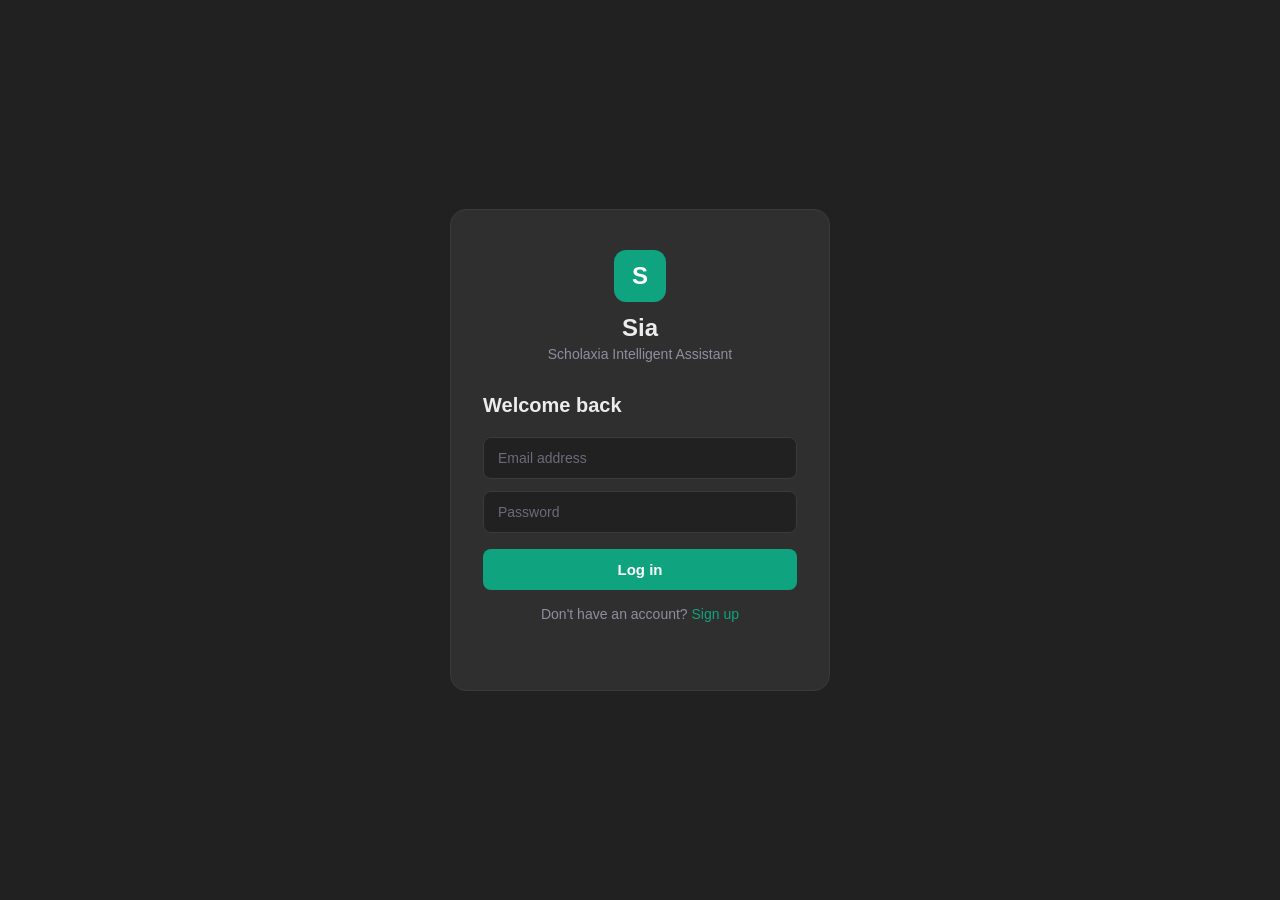
==== sia-web/index.html @ ffd46eb9 "feat: Sia web app — ChatGPT-style UI with signup/login" ====
<!DOCTYPE html>
<html lang="en">
<head>
  <meta charset="UTF-8" />
  <meta name="viewport" content="width=device-width, initial-scale=1.0" />
  <title>Sia — Scholaxia AI Tutor</title>
  <link rel="stylesheet" href="style.css" />
</head>
<body>

<!-- ── AUTH SCREEN ─────────────────────────────────────── -->
<div id="auth-screen" class="auth-screen">
  <div class="auth-box">
    <div class="auth-logo">
      <div class="logo-icon">S</div>
      <h1>Sia</h1>
      <p>Scholaxia Intelligent Assistant</p>
    </div>

    <!-- Login Form -->
    <div id="login-form">
      <h2>Welcome back</h2>
      <input type="email" id="login-email" placeholder="Email address" />
      <input type="password" id="login-password" placeholder="Password" />
      <button class="btn-primary" onclick="login()">Log in</button>
      <p class="auth-switch">Don't have an account? <a href="#" onclick="showSignup()">Sign up</a></p>
      <div id="login-error" class="error-msg"></div>
    </div>

    <!-- Signup Form -->
    <div id="signup-form" style="display:none">
      <h2>Create account</h2>
      <input type="text" id="signup-name" placeholder="Full name" />
      <input type="email" id="signup-email" placeholder="Email address" />
      <input type="password" id="signup-password" placeholder="Password (min 8 chars)" />
      <button class="btn-primary" onclick="signup()">Create account</button>
      <p class="auth-switch">Already have an account? <a href="#" onclick="showLogin()">Log in</a></p>
      <div id="signup-error" class="error-msg"></div>
    </div>
  </div>
</div>

<!-- ── MAIN APP ─────────────────────────────────────────── -->
<div id="app" style="display:none" class="app-layout">

  <!-- Sidebar -->
  <aside class="sidebar">
    <div class="sidebar-top">
      <button class="new-chat-btn" onclick="newChat()">
        <svg width="16" height="16" viewBox="0 0 24 24" fill="none" stroke="currentColor" stroke-width="2"><line x1="12" y1="5" x2="12" y2="19"/><line x1="5" y1="12" x2="19" y2="12"/></svg>
        New chat
      </button>
    </div>

    <div class="sidebar-history" id="chat-history">
      <!-- chat history items injected here -->
    </div>

    <div class="sidebar-bottom">
      <div class="mode-selector">
        <label>Mode</label>
        <select id="sia-mode" onchange="updateMode()">
          <option value="ask">Ask anything</option>
          <option value="explain">Explain concept</option>
          <option value="solve">Solve problem</option>
          <option value="evaluate">Check my answer</option>
          <option value="generate-questions">Practice questions</option>
          <option value="feedback">My performance</option>
        </select>
      </div>
      <div class="mode-selector">
        <label>Language</label>
        <select id="sia-language">
          <option value="english">English</option>
          <option value="yoruba">Yoruba</option>
          <option value="igbo">Igbo</option>
          <option value="hausa">Hausa</option>
          <option value="pidgin">Pidgin</option>
          <option value="french">French</option>
          <option value="arabic">Arabic</option>
        </select>
      </div>
      <div class="user-info" id="user-info">
        <div class="user-avatar" id="user-avatar">A</div>
        <span id="user-name-display">Student</span>
        <button class="logout-btn" onclick="logout()" title="Log out">
          <svg width="16" height="16" viewBox="0 0 24 24" fill="none" stroke="currentColor" stroke-width="2"><path d="M9 21H5a2 2 0 0 1-2-2V5a2 2 0 0 1 2-2h4"/><polyline points="16 17 21 12 16 7"/><line x1="21" y1="12" x2="9" y2="12"/></svg>
        </button>
      </div>
    </div>
  </aside>

  <!-- Chat Area -->
  <main class="chat-area">
    <!-- Empty state -->
    <div id="empty-state" class="empty-state">
      <div class="sia-welcome">
        <div class="sia-avatar-large">S</div>
        <h2>Hi, I'm Sia</h2>
        <p>Your personal AI study buddy from Scholaxia.<br/>Ask me anything about your studies.</p>
        <div class="suggestion-chips">
          <button onclick="sendSuggestion('Explain Newton\'s third law of motion', 'Physics')">⚡ Newton's third law</button>
          <button onclick="sendSuggestion('Solve: 2x + 5 = 15', 'Mathematics')">🔢 Solve an equation</button>
          <button onclick="sendSuggestion('What is photosynthesis?', 'Biology')">🌿 Photosynthesis</button>
          <button onclick="sendSuggestion('Explain the causes of World War 1', 'History')">📚 World War 1</button>
        </div>
      </div>
    </div>

    <!-- Messages -->
    <div id="messages" class="messages"></div>

    <!-- Input Area -->
    <div class="input-area">
      <div class="input-row">
        <input type="text" id="subject-input" placeholder="Subject (e.g. Physics)" class="subject-input" />
        <div class="input-box">
          <textarea id="chat-input" placeholder="Message Sia..." rows="1" onkeydown="handleKey(event)" oninput="autoResize(this)"></textarea>
          <button id="send-btn" onclick="sendMessage()" class="send-btn">
            <svg width="18" height="18" viewBox="0 0 24 24" fill="currentColor"><path d="M2 21l21-9L2 3v7l15 2-15 2v7z"/></svg>
          </button>
        </div>
      </div>
      <p class="disclaimer">Sia only helps with educational topics. Powered by Scholaxia.</p>
    </div>
  </main>
</div>

<script src="app.js"></script>
</body>
</html>
---- sia-web/style.css ----
/* ── Reset & Base ─────────────────────────────────────── */
*, *::before, *::after { box-sizing: border-box; margin: 0; padding: 0; }

:root {
  --bg-primary: #212121;
  --bg-secondary: #2f2f2f;
  --bg-sidebar: #171717;
  --bg-input: #2f2f2f;
  --bg-hover: #3a3a3a;
  --text-primary: #ececec;
  --text-secondary: #8e8ea0;
  --text-muted: #6b6b7b;
  --accent: #10a37f;
  --accent-hover: #0d8f6e;
  --border: #3a3a3a;
  --user-bubble: #2f2f2f;
  --sia-bubble: transparent;
  --radius: 12px;
  --font: -apple-system, BlinkMacSystemFont, 'Segoe UI', sans-serif;
}

html, body { height: 100%; font-family: var(--font); background: var(--bg-primary); color: var(--text-primary); }

/* ── Auth Screen ──────────────────────────────────────── */
.auth-screen {
  min-height: 100vh;
  display: flex;
  align-items: center;
  justify-content: center;
  background: var(--bg-primary);
}

.auth-box {
  width: 100%;
  max-width: 380px;
  padding: 40px 32px;
  background: var(--bg-secondary);
  border-radius: 16px;
  border: 1px solid var(--border);
}

.auth-logo {
  text-align: center;
  margin-bottom: 32px;
}

.logo-icon {
  width: 52px;
  height: 52px;
  background: var(--accent);
  border-radius: 12px;
  display: flex;
  align-items: center;
  justify-content: center;
  font-size: 24px;
  font-weight: 700;
  color: white;
  margin: 0 auto 12px;
}

.auth-logo h1 { font-size: 24px; font-weight: 700; margin-bottom: 4px; }
.auth-logo p { color: var(--text-secondary); font-size: 14px; }

.auth-box h2 { font-size: 20px; font-weight: 600; margin-bottom: 20px; }

.auth-box input {
  width: 100%;
  padding: 12px 14px;
  background: var(--bg-primary);
  border: 1px solid var(--border);
  border-radius: 8px;
  color: var(--text-primary);
  font-size: 14px;
  margin-bottom: 12px;
  outline: none;
  transition: border-color 0.2s;
}

.auth-box input:focus { border-color: var(--accent); }
.auth-box input::placeholder { color: var(--text-muted); }

.btn-primary {
  width: 100%;
  padding: 12px;
  background: var(--accent);
  color: white;
  border: none;
  border-radius: 8px;
  font-size: 15px;
  font-weight: 600;
  cursor: pointer;
  margin-top: 4px;
  transition: background 0.2s;
}

.btn-primary:hover { background: var(--accent-hover); }
.btn-primary:disabled { opacity: 0.6; cursor: not-allowed; }

.auth-switch { text-align: center; margin-top: 16px; font-size: 14px; color: var(--text-secondary); }
.auth-switch a { color: var(--accent); text-decoration: none; }
.auth-switch a:hover { text-decoration: underline; }

.error-msg { color: #ff6b6b; font-size: 13px; margin-top: 10px; text-align: center; min-height: 18px; }

/* ── App Layout ───────────────────────────────────────── */
.app-layout {
  display: flex;
  height: 100vh;
  overflow: hidden;
}

/* ── Sidebar ──────────────────────────────────────────── */
.sidebar {
  width: 260px;
  min-width: 260px;
  background: var(--bg-sidebar);
  display: flex;
  flex-direction: column;
  border-right: 1px solid var(--border);
}

.sidebar-top { padding: 12px; }

.new-chat-btn {
  width: 100%;
  display: flex;
  align-items: center;
  gap: 8px;
  padding: 10px 14px;
  background: transparent;
  border: 1px solid var(--border);
  border-radius: 8px;
  color: var(--text-primary);
  font-size: 14px;
  cursor: pointer;
  transition: background 0.15s;
}

.new-chat-btn:hover { background: var(--bg-hover); }

.sidebar-history {
  flex: 1;
  overflow-y: auto;
  padding: 8px;
}

.history-item {
  padding: 10px 12px;
  border-radius: 8px;
  font-size: 13px;
  color: var(--text-secondary);
  cursor: pointer;
  white-space: nowrap;
  overflow: hidden;
  text-overflow: ellipsis;
  transition: background 0.15s;
}

.history-item:hover { background: var(--bg-hover); color: var(--text-primary); }
.history-item.active { background: var(--bg-hover); color: var(--text-primary); }

.sidebar-bottom {
  padding: 12px;
  border-top: 1px solid var(--border);
  display: flex;
  flex-direction: column;
  gap: 10px;
}

.mode-selector label {
  display: block;
  font-size: 11px;
  color: var(--text-muted);
  text-transform: uppercase;
  letter-spacing: 0.5px;
  margin-bottom: 4px;
}

.mode-selector select {
  width: 100%;
  padding: 8px 10px;
  background: var(--bg-secondary);
  border: 1px solid var(--border);
  border-radius: 8px;
  color: var(--text-primary);
  font-size: 13px;
  cursor: pointer;
  outline: none;
}

.user-info {
  display: flex;
  align-items: center;
  gap: 10px;
  padding: 8px 4px;
}

.user-avatar {
  width: 32px;
  height: 32px;
  background: var(--accent);
  border-radius: 50%;
  display: flex;
  align-items: center;
  justify-content: center;
  font-size: 14px;
  font-weight: 700;
  color: white;
  flex-shrink: 0;
}

#user-name-display { font-size: 13px; flex: 1; overflow: hidden; text-overflow: ellipsis; white-space: nowrap; }

.logout-btn {
  background: transparent;
  border: none;
  color: var(--text-muted);
  cursor: pointer;
  padding: 4px;
  border-radius: 6px;
  display: flex;
  align-items: center;
  transition: color 0.15s;
}

.logout-btn:hover { color: var(--text-primary); }

/* ── Chat Area ────────────────────────────────────────── */
.chat-area {
  flex: 1;
  display: flex;
  flex-direction: column;
  overflow: hidden;
  background: var(--bg-primary);
}

/* ── Empty State ──────────────────────────────────────── */
.empty-state {
  flex: 1;
  display: flex;
  align-items: center;
  justify-content: center;
  padding: 40px 20px;
}

.sia-welcome { text-align: center; max-width: 520px; }

.sia-avatar-large {
  width: 64px;
  height: 64px;
  background: var(--accent);
  border-radius: 16px;
  display: flex;
  align-items: center;
  justify-content: center;
  font-size: 28px;
  font-weight: 700;
  color: white;
  margin: 0 auto 20px;
}

.sia-welcome h2 { font-size: 28px; font-weight: 700; margin-bottom: 10px; }
.sia-welcome p { color: var(--text-secondary); font-size: 16px; line-height: 1.6; margin-bottom: 28px; }

.suggestion-chips {
  display: flex;
  flex-wrap: wrap;
  gap: 10px;
  justify-content: center;
}

.suggestion-chips button {
  padding: 10px 16px;
  background: var(--bg-secondary);
  border: 1px solid var(--border);
  border-radius: 20px;
  color: var(--text-primary);
  font-size: 13px;
  cursor: pointer;
  transition: background 0.15s, border-color 0.15s;
}

.suggestion-chips button:hover { background: var(--bg-hover); border-color: var(--accent); }

/* ── Messages ─────────────────────────────────────────── */
.messages {
  flex: 1;
  overflow-y: auto;
  padding: 20px 0;
  display: none;
}

.messages.has-messages { display: block; }

.message {
  max-width: 720px;
  margin: 0 auto;
  padding: 16px 24px;
  display: flex;
  gap: 16px;
  align-items: flex-start;
}

.message.user { flex-direction: row-reverse; }

.msg-avatar {
  width: 32px;
  height: 32px;
  border-radius: 50%;
  display: flex;
  align-items: center;
  justify-content: center;
  font-size: 13px;
  font-weight: 700;
  flex-shrink: 0;
}

.message.sia .msg-avatar { background: var(--accent); color: white; }
.message.user .msg-avatar { background: #5a5a7a; color: white; }

.msg-content {
  flex: 1;
  font-size: 15px;
  line-height: 1.7;
  color: var(--text-primary);
}

.message.user .msg-content {
  background: var(--user-bubble);
  padding: 12px 16px;
  border-radius: 12px 12px 4px 12px;
  max-width: 80%;
}

.msg-content p { margin-bottom: 10px; }
.msg-content p:last-child { margin-bottom: 0; }

/* Typing indicator */
.typing-indicator {
  display: flex;
  gap: 5px;
  align-items: center;
  padding: 8px 0;
}

.typing-indicator span {
  width: 8px;
  height: 8px;
  background: var(--text-muted);
  border-radius: 50%;
  animation: bounce 1.2s infinite;
}

.typing-indicator span:nth-child(2) { animation-delay: 0.2s; }
.typing-indicator span:nth-child(3) { animation-delay: 0.4s; }

@keyframes bounce {
  0%, 60%, 100% { transform: translateY(0); }
  30% { transform: translateY(-6px); }
}

/* ── Input Area ───────────────────────────────────────── */
.input-area {
  padding: 16px 24px 20px;
  max-width: 768px;
  width: 100%;
  margin: 0 auto;
}

.input-row {
  display: flex;
  flex-direction: column;
  gap: 8px;
}

.subject-input {
  padding: 8px 14px;
  background: var(--bg-input);
  border: 1px solid var(--border);
  border-radius: 8px;
  color: var(--text-primary);
  font-size: 13px;
  outline: none;
  width: 200px;
  transition: border-color 0.2s;
}

.subject-input:focus { border-color: var(--accent); }
.subject-input::placeholder { color: var(--text-muted); }

.input-box {
  display: flex;
  align-items: flex-end;
  background: var(--bg-input);
  border: 1px solid var(--border);
  border-radius: 12px;
  padding: 10px 12px;
  gap: 8px;
  transition: border-color 0.2s;
}

.input-box:focus-within { border-color: var(--accent); }

.input-box textarea {
  flex: 1;
  background: transparent;
  border: none;
  color: var(--text-primary);
  font-size: 15px;
  font-family: var(--font);
  resize: none;
  outline: none;
  max-height: 200px;
  line-height: 1.5;
}

.input-box textarea::placeholder { color: var(--text-muted); }

.send-btn {
  width: 36px;
  height: 36px;
  background: var(--accent);
  border: none;
  border-radius: 8px;
  color: white;
  cursor: pointer;
  display: flex;
  align-items: center;
  justify-content: center;
  flex-shrink: 0;
  transition: background 0.15s, opacity 0.15s;
}

.send-btn:hover { background: var(--accent-hover); }
.send-btn:disabled { opacity: 0.4; cursor: not-allowed; }

.disclaimer {
  text-align: center;
  font-size: 12px;
  color: var(--text-muted);
  margin-top: 10px;
}

/* ── Scrollbar ────────────────────────────────────────── */
::-webkit-scrollbar { width: 6px; }
::-webkit-scrollbar-track { background: transparent; }
::-webkit-scrollbar-thumb { background: var(--border); border-radius: 3px; }

/* ── Responsive ───────────────────────────────────────── */
@media (max-width: 640px) {
  .sidebar { display: none; }
  .message { padding: 12px 16px; }
  .input-area { padding: 12px 16px 16px; }
}
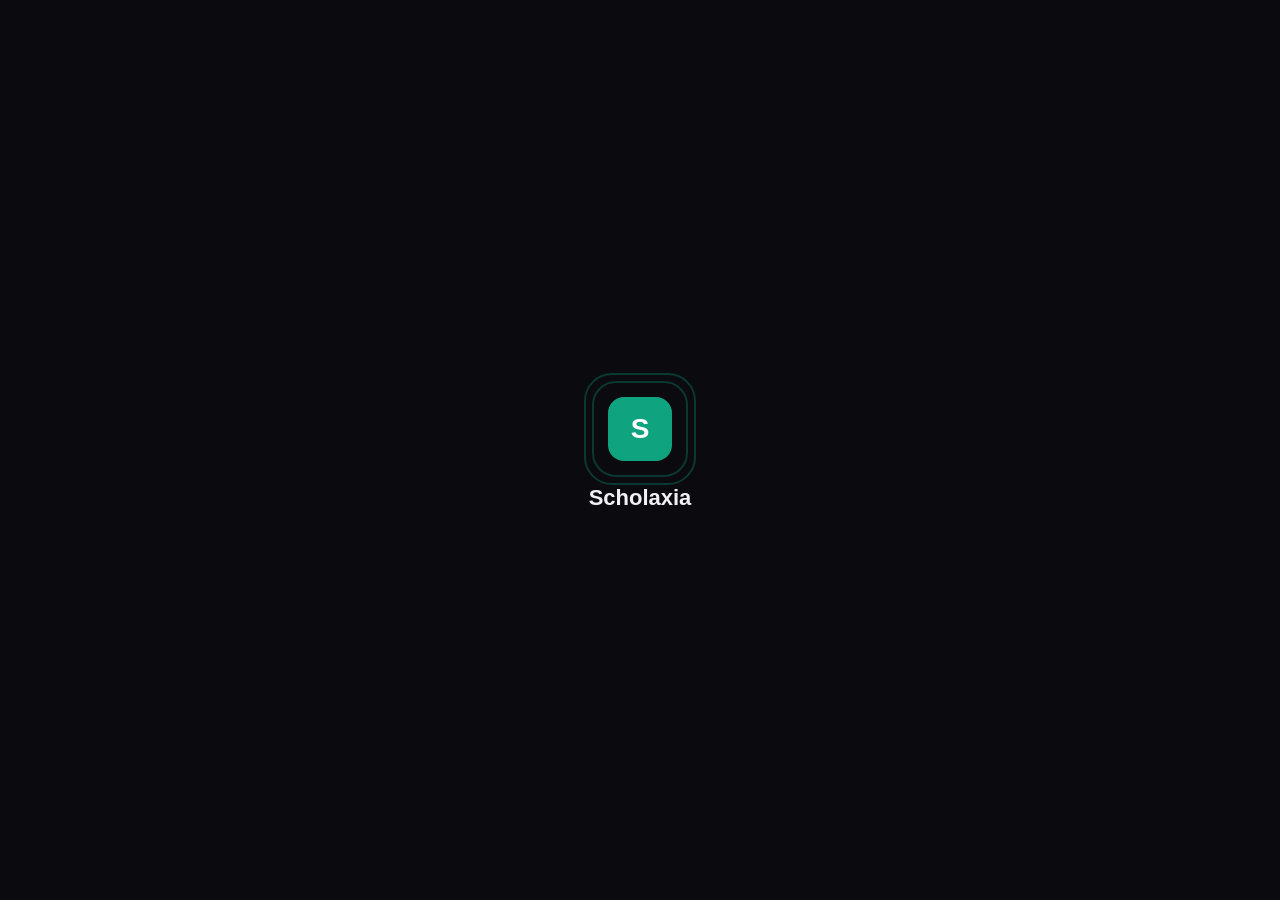
==== commit f6092177: "feat: Sia lists all 132 languages, canvas diagrams on board, equations rendered, complete website" ====
--- a/sia-web/index.html
+++ b/sia-web/index.html
@@ -3,129 +3,241 @@
 <head>
   <meta charset="UTF-8" />
   <meta name="viewport" content="width=device-width, initial-scale=1.0" />
-  <title>Sia — Scholaxia AI Tutor</title>
-  <link rel="stylesheet" href="style.css" />
+  <title>Scholaxia — AI-Powered Education</title>
+  <link rel="stylesheet" href="landing.css" />
 </head>
 <body>
 
-<!-- ── AUTH SCREEN ─────────────────────────────────────── -->
-<div id="auth-screen" class="auth-screen">
-  <div class="auth-box">
-    <div class="auth-logo">
-      <div class="logo-icon">S</div>
-      <h1>Sia</h1>
-      <p>Scholaxia Intelligent Assistant</p>
-    </div>
-
-    <!-- Login Form -->
-    <div id="login-form">
-      <h2>Welcome back</h2>
-      <input type="email" id="login-email" placeholder="Email address" />
-      <input type="password" id="login-password" placeholder="Password" />
-      <button class="btn-primary" onclick="login()">Log in</button>
-      <p class="auth-switch">Don't have an account? <a href="#" onclick="showSignup()">Sign up</a></p>
-      <div id="login-error" class="error-msg"></div>
-    </div>
-
-    <!-- Signup Form -->
-    <div id="signup-form" style="display:none">
-      <h2>Create account</h2>
-      <input type="text" id="signup-name" placeholder="Full name" />
-      <input type="email" id="signup-email" placeholder="Email address" />
-      <input type="password" id="signup-password" placeholder="Password (min 8 chars)" />
-      <button class="btn-primary" onclick="signup()">Create account</button>
-      <p class="auth-switch">Already have an account? <a href="#" onclick="showLogin()">Log in</a></p>
-      <div id="signup-error" class="error-msg"></div>
-    </div>
+<!-- ── SPLASH SCREEN ──────────────────────────────────── -->
+<div id="splash">
+  <div class="splash-logo">
+    <div class="splash-icon">S</div>
+    <div class="splash-ring"></div>
+    <div class="splash-ring ring2"></div>
   </div>
+  <p class="splash-name">Scholaxia</p>
 </div>
 
-<!-- ── MAIN APP ─────────────────────────────────────────── -->
-<div id="app" style="display:none" class="app-layout">
-
-  <!-- Sidebar -->
-  <aside class="sidebar">
-    <div class="sidebar-top">
-      <button class="new-chat-btn" onclick="newChat()">
-        <svg width="16" height="16" viewBox="0 0 24 24" fill="none" stroke="currentColor" stroke-width="2"><line x1="12" y1="5" x2="12" y2="19"/><line x1="5" y1="12" x2="19" y2="12"/></svg>
-        New chat
-      </button>
-    </div>
-
-    <div class="sidebar-history" id="chat-history">
-      <!-- chat history items injected here -->
-    </div>
-
-    <div class="sidebar-bottom">
-      <div class="mode-selector">
-        <label>Mode</label>
-        <select id="sia-mode" onchange="updateMode()">
-          <option value="ask">Ask anything</option>
-          <option value="explain">Explain concept</option>
-          <option value="solve">Solve problem</option>
-          <option value="evaluate">Check my answer</option>
-          <option value="generate-questions">Practice questions</option>
-          <option value="feedback">My performance</option>
-        </select>
-      </div>
-      <div class="mode-selector">
-        <label>Language</label>
-        <select id="sia-language">
-          <option value="english">English</option>
-          <option value="yoruba">Yoruba</option>
-          <option value="igbo">Igbo</option>
-          <option value="hausa">Hausa</option>
-          <option value="pidgin">Pidgin</option>
-          <option value="french">French</option>
-          <option value="arabic">Arabic</option>
-        </select>
-      </div>
-      <div class="user-info" id="user-info">
-        <div class="user-avatar" id="user-avatar">A</div>
-        <span id="user-name-display">Student</span>
-        <button class="logout-btn" onclick="logout()" title="Log out">
-          <svg width="16" height="16" viewBox="0 0 24 24" fill="none" stroke="currentColor" stroke-width="2"><path d="M9 21H5a2 2 0 0 1-2-2V5a2 2 0 0 1 2-2h4"/><polyline points="16 17 21 12 16 7"/><line x1="21" y1="12" x2="9" y2="12"/></svg>
-        </button>
-      </div>
-    </div>
-  </aside>
-
-  <!-- Chat Area -->
-  <main class="chat-area">
-    <!-- Empty state -->
-    <div id="empty-state" class="empty-state">
-      <div class="sia-welcome">
-        <div class="sia-avatar-large">S</div>
-        <h2>Hi, I'm Sia</h2>
-        <p>Your personal AI study buddy from Scholaxia.<br/>Ask me anything about your studies.</p>
-        <div class="suggestion-chips">
-          <button onclick="sendSuggestion('Explain Newton\'s third law of motion', 'Physics')">⚡ Newton's third law</button>
-          <button onclick="sendSuggestion('Solve: 2x + 5 = 15', 'Mathematics')">🔢 Solve an equation</button>
-          <button onclick="sendSuggestion('What is photosynthesis?', 'Biology')">🌿 Photosynthesis</button>
-          <button onclick="sendSuggestion('Explain the causes of World War 1', 'History')">📚 World War 1</button>
-        </div>
-      </div>
-    </div>
-
-    <!-- Messages -->
-    <div id="messages" class="messages"></div>
-
-    <!-- Input Area -->
-    <div class="input-area">
-      <div class="input-row">
-        <input type="text" id="subject-input" placeholder="Subject (e.g. Physics)" class="subject-input" />
-        <div class="input-box">
-          <textarea id="chat-input" placeholder="Message Sia..." rows="1" onkeydown="handleKey(event)" oninput="autoResize(this)"></textarea>
-          <button id="send-btn" onclick="sendMessage()" class="send-btn">
-            <svg width="18" height="18" viewBox="0 0 24 24" fill="currentColor"><path d="M2 21l21-9L2 3v7l15 2-15 2v7z"/></svg>
-          </button>
-        </div>
-      </div>
-      <p class="disclaimer">Sia only helps with educational topics. Powered by Scholaxia.</p>
-    </div>
-  </main>
+<!-- ── LANDING PAGE ───────────────────────────────────── -->
+<div id="landing" style="display:none">
+
+  <!-- Nav -->
+  <nav class="nav">
+    <div class="nav-logo">
+      <div class="logo-mark">S</div>
+      <span>Scholaxia</span>
+    </div>
+    <div class="nav-links">
+      <a href="#features">Features</a>
+      <a href="#developers">Developers</a>
+      <a href="#pricing">Pricing</a>
+    </div>
+    <div class="nav-actions">
+      <a href="auth.html" class="btn-ghost">Log in</a>
+      <a href="auth.html?mode=signup" class="btn-primary-sm">Get started free</a>
+    </div>
+  </nav>
+
+  <!-- Hero -->
+  <section class="hero">
+    <div class="hero-badge">🎓 AI-Powered Education for Africa</div>
+    <h1 class="hero-title">
+      Meet <span class="gradient-text">Sia</span><br/>
+      Your Personal AI Teacher
+    </h1>
+    <p class="hero-sub">
+      Sia explains any concept, solves problems step-by-step, teaches in your language,
+      and writes on a virtual board — just like a real classroom.
+      Built for WAEC, JAMB, NECO and beyond.
+    </p>
+    <div class="hero-actions">
+      <a href="auth.html?mode=signup" class="btn-primary-lg">Start learning free</a>
+      <a href="chat.html" class="btn-outline-lg">Try Sia now →</a>
+    </div>
+    <div class="hero-stats">
+      <div class="stat"><span>132+</span><p>Languages</p></div>
+      <div class="stat"><span>WAEC</span><p>JAMB · NECO</p></div>
+      <div class="stat"><span>Voice</span><p>Classroom</p></div>
+      <div class="stat"><span>Free</span><p>To start</p></div>
+    </div>
+  </section>
+
+  <!-- Features -->
+  <section class="features" id="features">
+    <h2>Everything you need to excel</h2>
+    <div class="features-grid">
+      <div class="feature-card">
+        <div class="feature-icon">🧠</div>
+        <h3>Sia AI Tutor</h3>
+        <p>Ask anything. Sia explains deeply, solves step-by-step, and checks your understanding with follow-up questions.</p>
+      </div>
+      <div class="feature-card">
+        <div class="feature-icon">🎙️</div>
+        <h3>Voice Classroom</h3>
+        <p>Speak to Sia. She responds with a deep teacher voice and writes key points on a virtual blackboard in real time.</p>
+      </div>
+      <div class="feature-card">
+        <div class="feature-icon">📸</div>
+        <h3>Image Analysis</h3>
+        <p>Take a photo of any question, diagram, or problem. Sia reads it and explains or solves it instantly.</p>
+      </div>
+      <div class="feature-card">
+        <div class="feature-icon">🌍</div>
+        <h3>132+ Languages</h3>
+        <p>Sia teaches in English, Pidgin, Yoruba, Igbo, Hausa, French, Arabic and 126 more languages automatically.</p>
+      </div>
+      <div class="feature-card">
+        <div class="feature-icon">📝</div>
+        <h3>CBT Practice</h3>
+        <p>Full exam simulation with timer, auto-submit, and instant results showing your weak topics.</p>
+      </div>
+      <div class="feature-card">
+        <div class="feature-icon">👨‍💻</div>
+        <h3>Developer API</h3>
+        <p>Integrate Sia into your own app. Full REST API with API key management and usage analytics.</p>
+      </div>
+    </div>
+  </section>
+
+  <!-- Developer Section -->
+  <section class="dev-section" id="developers">
+    <div class="dev-content">
+      <div class="dev-text">
+        <div class="dev-badge">For Developers</div>
+        <h2>Build with Sia API</h2>
+        <p>Integrate Scholaxia's AI tutoring engine into your own application. Simple REST API, generous free tier, full documentation.</p>
+        <ul class="dev-features">
+          <li>✓ 100 free requests/day on free tier</li>
+          <li>✓ 132+ language support</li>
+          <li>✓ Education-safe content filtering</li>
+          <li>✓ API key management dashboard</li>
+        </ul>
+        <a href="auth.html?mode=developer" class="btn-primary-sm">Get API key free</a>
+      </div>
+      <div class="dev-code">
+        <div class="code-header">
+          <span class="dot red"></span><span class="dot yellow"></span><span class="dot green"></span>
+          <span class="code-title">POST /api/v1/ai/ask</span>
+        </div>
+        <pre class="code-block">{
+  "question": "What is Newton's 3rd law?",
+  "subject": "Physics",
+  "education_level": "SS2",
+  "language": "english"
+}</pre>
+        <div class="code-response">
+          <span class="response-label">Response</span>
+          <pre class="code-block response">{
+  "answer": "Newton's 3rd law states that
+  for every action, there is an equal and
+  opposite reaction...",
+  "tokens_used": 142,
+  "model": "sia-edu-v1"
+}</pre>
+        </div>
+      </div>
+    </div>
+  </section>
+
+  <!-- Pricing -->
+  <section class="pricing" id="pricing">
+    <h2>Simple, transparent pricing</h2>
+    <p class="pricing-sub">Start free. Upgrade when you're ready.</p>
+    <div class="pricing-grid">
+      <div class="price-card">
+        <h3>Free</h3>
+        <div class="price">₦0<span>/month</span></div>
+        <ul>
+          <li>✓ Sia AI chat</li>
+          <li>✓ Voice classroom</li>
+          <li>✓ 132+ languages</li>
+          <li>✓ Basic CBT practice</li>
+          <li>✓ 100 API calls/day</li>
+        </ul>
+        <a href="auth.html?mode=signup" class="btn-outline-full">Get started</a>
+      </div>
+      <div class="price-card featured">
+        <div class="popular-badge">Most Popular</div>
+        <h3>Premium</h3>
+        <div class="price">₦2,000<span>/month</span></div>
+        <ul>
+          <li>✓ Everything in Free</li>
+          <li>✓ Community access</li>
+          <li>✓ Live classes</li>
+          <li>✓ Premium CBT</li>
+          <li>✓ Priority AI responses</li>
+        </ul>
+        <a href="auth.html?mode=signup" class="btn-primary-full">Start free trial</a>
+      </div>
+      <div class="price-card">
+        <h3>Pro</h3>
+        <div class="price">₦5,000<span>/month</span></div>
+        <ul>
+          <li>✓ Everything in Premium</li>
+          <li>✓ 10,000 API calls/day</li>
+          <li>✓ Advanced analytics</li>
+          <li>✓ Priority support</li>
+          <li>✓ Custom integrations</li>
+        </ul>
+        <a href="auth.html?mode=signup" class="btn-outline-full">Get started</a>
+      </div>
+    </div>
+  </section>
+
+  <!-- Footer -->
+  <footer class="footer">
+    <div class="footer-content">
+      <div class="footer-brand">
+        <div class="logo-mark">S</div>
+        <span>Scholaxia</span>
+        <p>The future of intelligent education in Africa.</p>
+      </div>
+      <div class="footer-links">
+        <div>
+          <h4>Product</h4>
+          <a href="chat.html">Sia Chat</a>
+          <a href="classroom.html">Voice Classroom</a>
+          <a href="dashboard.html">Developer API</a>
+        </div>
+        <div>
+          <h4>Company</h4>
+          <a href="#">About</a>
+          <a href="#">Blog</a>
+          <a href="#">Careers</a>
+        </div>
+        <div>
+          <h4>Legal</h4>
+          <a href="#">Privacy Policy</a>
+          <a href="#">Terms of Service</a>
+        </div>
+      </div>
+    </div>
+    <div class="footer-bottom">
+      <p>© 2026 Scholaxia. All rights reserved.</p>
+    </div>
+  </footer>
+
 </div>
 
-<script src="app.js"></script>
+<script>
+// Splash screen — show for 2 seconds then reveal landing
+window.onload = () => {
+  // If already logged in, go straight to chat
+  const token = localStorage.getItem("sia_token");
+  if (token) {
+    setTimeout(() => { window.location.href = "chat.html"; }, 1500);
+    return;
+  }
+  setTimeout(() => {
+    document.getElementById("splash").style.opacity = "0";
+    document.getElementById("splash").style.transition = "opacity 0.5s";
+    setTimeout(() => {
+      document.getElementById("splash").style.display = "none";
+      document.getElementById("landing").style.display = "block";
+      document.getElementById("landing").style.animation = "fadeIn 0.5s ease";
+    }, 500);
+  }, 2000);
+};
+</script>
 </body>
 </html>
--- a/sia-web/landing.css
+++ b/sia-web/landing.css
@@ -0,0 +1,153 @@
+*, *::before, *::after { box-sizing: border-box; margin: 0; padding: 0; }
+:root {
+  --bg: #0a0a0f;
+  --bg2: #111118;
+  --accent: #10a37f;
+  --accent2: #7c3aed;
+  --text: #f0f0f5;
+  --text2: #9090a8;
+  --border: #1e1e2e;
+  --card: #111118;
+  --font: -apple-system, BlinkMacSystemFont, 'Segoe UI', sans-serif;
+}
+html { scroll-behavior: smooth; }
+body { font-family: var(--font); background: var(--bg); color: var(--text); overflow-x: hidden; }
+@keyframes fadeIn { from { opacity: 0; transform: translateY(10px); } to { opacity: 1; transform: translateY(0); } }
+
+/* ── Splash ───────────────────────────────────────────── */
+#splash {
+  position: fixed; inset: 0; background: var(--bg);
+  display: flex; flex-direction: column; align-items: center; justify-content: center; gap: 16px;
+  z-index: 1000;
+}
+.splash-logo { position: relative; width: 80px; height: 80px; display: flex; align-items: center; justify-content: center; }
+.splash-icon {
+  width: 64px; height: 64px; background: var(--accent); border-radius: 16px;
+  display: flex; align-items: center; justify-content: center;
+  font-size: 28px; font-weight: 800; color: white; z-index: 1;
+  animation: splashPop 0.6s ease 0.3s both;
+}
+@keyframes splashPop { from { transform: scale(0.5); opacity: 0; } to { transform: scale(1); opacity: 1; } }
+.splash-ring {
+  position: absolute; inset: -8px; border-radius: 24px;
+  border: 2px solid rgba(16,163,127,0.3);
+  animation: ringExpand 1.5s ease infinite;
+}
+.ring2 { inset: -16px; border-radius: 28px; animation-delay: 0.4s; }
+@keyframes ringExpand { 0% { opacity: 1; transform: scale(0.9); } 100% { opacity: 0; transform: scale(1.3); } }
+.splash-name { font-size: 22px; font-weight: 700; color: var(--text); animation: fadeIn 0.5s ease 0.8s both; }
+
+/* ── Nav ──────────────────────────────────────────────── */
+.nav {
+  position: fixed; top: 0; left: 0; right: 0; z-index: 100;
+  display: flex; align-items: center; justify-content: space-between;
+  padding: 16px 40px;
+  background: rgba(10,10,15,0.85); backdrop-filter: blur(12px);
+  border-bottom: 1px solid var(--border);
+}
+.nav-logo { display: flex; align-items: center; gap: 10px; font-size: 18px; font-weight: 700; text-decoration: none; color: var(--text); }
+.logo-mark { width: 32px; height: 32px; background: var(--accent); border-radius: 8px; display: flex; align-items: center; justify-content: center; font-weight: 800; font-size: 14px; color: white; }
+.nav-links { display: flex; gap: 32px; }
+.nav-links a { color: var(--text2); text-decoration: none; font-size: 14px; transition: color 0.15s; }
+.nav-links a:hover { color: var(--text); }
+.nav-actions { display: flex; gap: 12px; align-items: center; }
+.btn-ghost { color: var(--text2); text-decoration: none; font-size: 14px; padding: 8px 16px; border-radius: 8px; transition: all 0.15s; }
+.btn-ghost:hover { color: var(--text); background: var(--border); }
+.btn-primary-sm { background: var(--accent); color: white; text-decoration: none; font-size: 14px; font-weight: 600; padding: 8px 18px; border-radius: 8px; transition: background 0.15s; }
+.btn-primary-sm:hover { background: #0d8f6e; }
+
+/* ── Hero ─────────────────────────────────────────────── */
+.hero {
+  min-height: 100vh; display: flex; flex-direction: column;
+  align-items: center; justify-content: center; text-align: center;
+  padding: 120px 24px 80px;
+  background: radial-gradient(ellipse 80% 50% at 50% 0%, rgba(16,163,127,0.12), transparent);
+}
+.hero-badge {
+  display: inline-flex; align-items: center; gap: 8px;
+  padding: 6px 16px; border-radius: 20px;
+  background: rgba(16,163,127,0.1); border: 1px solid rgba(16,163,127,0.2);
+  font-size: 13px; color: var(--accent); margin-bottom: 24px;
+  animation: fadeIn 0.6s ease;
+}
+.hero-title { font-size: clamp(40px, 7vw, 72px); font-weight: 800; line-height: 1.1; margin-bottom: 20px; animation: fadeIn 0.6s ease 0.1s both; }
+.gradient-text { background: linear-gradient(135deg, var(--accent), var(--accent2)); -webkit-background-clip: text; -webkit-text-fill-color: transparent; background-clip: text; }
+.hero-sub { font-size: 18px; color: var(--text2); max-width: 560px; line-height: 1.7; margin-bottom: 36px; animation: fadeIn 0.6s ease 0.2s both; }
+.hero-actions { display: flex; gap: 16px; flex-wrap: wrap; justify-content: center; margin-bottom: 60px; animation: fadeIn 0.6s ease 0.3s both; }
+.btn-primary-lg { background: var(--accent); color: white; text-decoration: none; font-size: 16px; font-weight: 600; padding: 14px 28px; border-radius: 10px; transition: all 0.15s; }
+.btn-primary-lg:hover { background: #0d8f6e; transform: translateY(-1px); }
+.btn-outline-lg { color: var(--text); text-decoration: none; font-size: 16px; font-weight: 500; padding: 14px 28px; border-radius: 10px; border: 1px solid var(--border); transition: all 0.15s; }
+.btn-outline-lg:hover { border-color: var(--accent); color: var(--accent); }
+.hero-stats { display: flex; gap: 48px; flex-wrap: wrap; justify-content: center; animation: fadeIn 0.6s ease 0.4s both; }
+.stat { text-align: center; }
+.stat span { display: block; font-size: 28px; font-weight: 800; color: var(--accent); }
+.stat p { font-size: 13px; color: var(--text2); margin-top: 4px; }
+
+/* ── Features ─────────────────────────────────────────── */
+.features { padding: 100px 40px; max-width: 1100px; margin: 0 auto; }
+.features h2 { font-size: 36px; font-weight: 700; text-align: center; margin-bottom: 60px; }
+.features-grid { display: grid; grid-template-columns: repeat(auto-fit, minmax(300px, 1fr)); gap: 24px; }
+.feature-card { background: var(--card); border: 1px solid var(--border); border-radius: 16px; padding: 28px; transition: border-color 0.2s, transform 0.2s; }
+.feature-card:hover { border-color: rgba(16,163,127,0.3); transform: translateY(-2px); }
+.feature-icon { font-size: 32px; margin-bottom: 16px; }
+.feature-card h3 { font-size: 18px; font-weight: 600; margin-bottom: 10px; }
+.feature-card p { font-size: 14px; color: var(--text2); line-height: 1.6; }
+
+/* ── Developer Section ────────────────────────────────── */
+.dev-section { padding: 100px 40px; background: var(--bg2); }
+.dev-content { max-width: 1100px; margin: 0 auto; display: grid; grid-template-columns: 1fr 1fr; gap: 60px; align-items: center; }
+.dev-badge { display: inline-block; padding: 4px 12px; background: rgba(124,58,237,0.15); border: 1px solid rgba(124,58,237,0.3); border-radius: 20px; font-size: 12px; color: #a78bfa; margin-bottom: 16px; }
+.dev-text h2 { font-size: 36px; font-weight: 700; margin-bottom: 16px; }
+.dev-text p { color: var(--text2); line-height: 1.7; margin-bottom: 24px; }
+.dev-features { list-style: none; display: flex; flex-direction: column; gap: 10px; margin-bottom: 28px; }
+.dev-features li { font-size: 14px; color: var(--text2); }
+.dev-code { background: #0d0d14; border: 1px solid var(--border); border-radius: 12px; overflow: hidden; }
+.code-header { display: flex; align-items: center; gap: 8px; padding: 12px 16px; background: #111118; border-bottom: 1px solid var(--border); }
+.dot { width: 10px; height: 10px; border-radius: 50%; }
+.dot.red { background: #ff5f57; }
+.dot.yellow { background: #febc2e; }
+.dot.green { background: #28c840; }
+.code-title { font-size: 12px; color: var(--text2); margin-left: 8px; }
+.code-block { padding: 16px; font-size: 13px; color: #a8e6a8; font-family: 'Courier New', monospace; line-height: 1.6; white-space: pre-wrap; }
+.response-label { display: block; padding: 8px 16px 0; font-size: 11px; color: var(--text2); text-transform: uppercase; letter-spacing: 1px; }
+.code-block.response { color: #7ec8e3; }
+
+/* ── Pricing ──────────────────────────────────────────── */
+.pricing { padding: 100px 40px; max-width: 1000px; margin: 0 auto; text-align: center; }
+.pricing h2 { font-size: 36px; font-weight: 700; margin-bottom: 12px; }
+.pricing-sub { color: var(--text2); margin-bottom: 60px; }
+.pricing-grid { display: grid; grid-template-columns: repeat(auto-fit, minmax(260px, 1fr)); gap: 24px; }
+.price-card { background: var(--card); border: 1px solid var(--border); border-radius: 16px; padding: 32px; text-align: left; position: relative; }
+.price-card.featured { border-color: var(--accent); background: rgba(16,163,127,0.05); }
+.popular-badge { position: absolute; top: -12px; left: 50%; transform: translateX(-50%); background: var(--accent); color: white; font-size: 11px; font-weight: 700; padding: 4px 14px; border-radius: 20px; white-space: nowrap; }
+.price-card h3 { font-size: 18px; font-weight: 600; margin-bottom: 12px; }
+.price { font-size: 36px; font-weight: 800; margin-bottom: 24px; }
+.price span { font-size: 16px; font-weight: 400; color: var(--text2); }
+.price-card ul { list-style: none; display: flex; flex-direction: column; gap: 10px; margin-bottom: 28px; }
+.price-card li { font-size: 14px; color: var(--text2); }
+.btn-outline-full, .btn-primary-full { display: block; text-align: center; padding: 12px; border-radius: 8px; font-size: 14px; font-weight: 600; text-decoration: none; transition: all 0.15s; }
+.btn-outline-full { border: 1px solid var(--border); color: var(--text); }
+.btn-outline-full:hover { border-color: var(--accent); color: var(--accent); }
+.btn-primary-full { background: var(--accent); color: white; }
+.btn-primary-full:hover { background: #0d8f6e; }
+
+/* ── Footer ───────────────────────────────────────────── */
+.footer { border-top: 1px solid var(--border); padding: 60px 40px 30px; }
+.footer-content { max-width: 1100px; margin: 0 auto; display: grid; grid-template-columns: 1fr 2fr; gap: 60px; margin-bottom: 40px; }
+.footer-brand { display: flex; flex-direction: column; gap: 12px; }
+.footer-brand > div { display: flex; align-items: center; gap: 10px; font-size: 18px; font-weight: 700; }
+.footer-brand p { font-size: 13px; color: var(--text2); line-height: 1.6; }
+.footer-links { display: grid; grid-template-columns: repeat(3, 1fr); gap: 32px; }
+.footer-links h4 { font-size: 13px; font-weight: 600; color: var(--text); margin-bottom: 16px; text-transform: uppercase; letter-spacing: 0.5px; }
+.footer-links a { display: block; font-size: 14px; color: var(--text2); text-decoration: none; margin-bottom: 10px; transition: color 0.15s; }
+.footer-links a:hover { color: var(--text); }
+.footer-bottom { max-width: 1100px; margin: 0 auto; padding-top: 24px; border-top: 1px solid var(--border); }
+.footer-bottom p { font-size: 13px; color: var(--text2); }
+
+@media (max-width: 768px) {
+  .nav { padding: 14px 20px; }
+  .nav-links { display: none; }
+  .dev-content { grid-template-columns: 1fr; }
+  .footer-content { grid-template-columns: 1fr; }
+  .footer-links { grid-template-columns: repeat(2, 1fr); }
+}
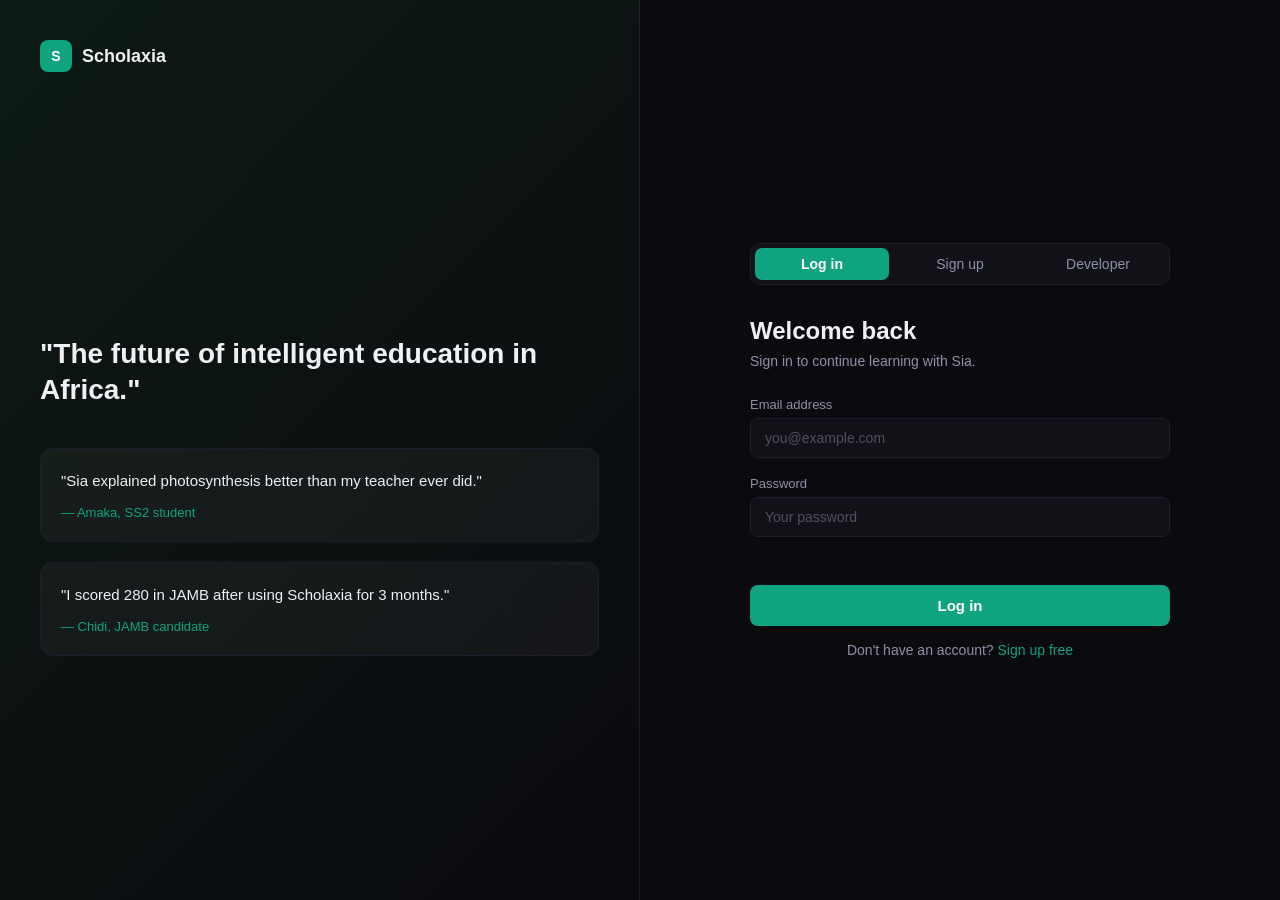
==== commit 36670fad: "Fix index.html - redirect to auth.html" ====
--- a/sia-web/index.html
+++ b/sia-web/index.html
@@ -2,242 +2,10 @@
 <html lang="en">
 <head>
   <meta charset="UTF-8" />
-  <meta name="viewport" content="width=device-width, initial-scale=1.0" />
-  <title>Scholaxia — AI-Powered Education</title>
-  <link rel="stylesheet" href="landing.css" />
+  <meta http-equiv="refresh" content="0; url=auth.html" />
+  <title>Sia — Scholaxia AI</title>
 </head>
 <body>
-
-<!-- ── SPLASH SCREEN ──────────────────────────────────── -->
-<div id="splash">
-  <div class="splash-logo">
-    <div class="splash-icon">S</div>
-    <div class="splash-ring"></div>
-    <div class="splash-ring ring2"></div>
-  </div>
-  <p class="splash-name">Scholaxia</p>
-</div>
-
-<!-- ── LANDING PAGE ───────────────────────────────────── -->
-<div id="landing" style="display:none">
-
-  <!-- Nav -->
-  <nav class="nav">
-    <div class="nav-logo">
-      <div class="logo-mark">S</div>
-      <span>Scholaxia</span>
-    </div>
-    <div class="nav-links">
-      <a href="#features">Features</a>
-      <a href="#developers">Developers</a>
-      <a href="#pricing">Pricing</a>
-    </div>
-    <div class="nav-actions">
-      <a href="auth.html" class="btn-ghost">Log in</a>
-      <a href="auth.html?mode=signup" class="btn-primary-sm">Get started free</a>
-    </div>
-  </nav>
-
-  <!-- Hero -->
-  <section class="hero">
-    <div class="hero-badge">🎓 AI-Powered Education for Africa</div>
-    <h1 class="hero-title">
-      Meet <span class="gradient-text">Sia</span><br/>
-      Your Personal AI Teacher
-    </h1>
-    <p class="hero-sub">
-      Sia explains any concept, solves problems step-by-step, teaches in your language,
-      and writes on a virtual board — just like a real classroom.
-      Built for WAEC, JAMB, NECO and beyond.
-    </p>
-    <div class="hero-actions">
-      <a href="auth.html?mode=signup" class="btn-primary-lg">Start learning free</a>
-      <a href="chat.html" class="btn-outline-lg">Try Sia now →</a>
-    </div>
-    <div class="hero-stats">
-      <div class="stat"><span>132+</span><p>Languages</p></div>
-      <div class="stat"><span>WAEC</span><p>JAMB · NECO</p></div>
-      <div class="stat"><span>Voice</span><p>Classroom</p></div>
-      <div class="stat"><span>Free</span><p>To start</p></div>
-    </div>
-  </section>
-
-  <!-- Features -->
-  <section class="features" id="features">
-    <h2>Everything you need to excel</h2>
-    <div class="features-grid">
-      <div class="feature-card">
-        <div class="feature-icon">🧠</div>
-        <h3>Sia AI Tutor</h3>
-        <p>Ask anything. Sia explains deeply, solves step-by-step, and checks your understanding with follow-up questions.</p>
-      </div>
-      <div class="feature-card">
-        <div class="feature-icon">🎙️</div>
-        <h3>Voice Classroom</h3>
-        <p>Speak to Sia. She responds with a deep teacher voice and writes key points on a virtual blackboard in real time.</p>
-      </div>
-      <div class="feature-card">
-        <div class="feature-icon">📸</div>
-        <h3>Image Analysis</h3>
-        <p>Take a photo of any question, diagram, or problem. Sia reads it and explains or solves it instantly.</p>
-      </div>
-      <div class="feature-card">
-        <div class="feature-icon">🌍</div>
-        <h3>132+ Languages</h3>
-        <p>Sia teaches in English, Pidgin, Yoruba, Igbo, Hausa, French, Arabic and 126 more languages automatically.</p>
-      </div>
-      <div class="feature-card">
-        <div class="feature-icon">📝</div>
-        <h3>CBT Practice</h3>
-        <p>Full exam simulation with timer, auto-submit, and instant results showing your weak topics.</p>
-      </div>
-      <div class="feature-card">
-        <div class="feature-icon">👨‍💻</div>
-        <h3>Developer API</h3>
-        <p>Integrate Sia into your own app. Full REST API with API key management and usage analytics.</p>
-      </div>
-    </div>
-  </section>
-
-  <!-- Developer Section -->
-  <section class="dev-section" id="developers">
-    <div class="dev-content">
-      <div class="dev-text">
-        <div class="dev-badge">For Developers</div>
-        <h2>Build with Sia API</h2>
-        <p>Integrate Scholaxia's AI tutoring engine into your own application. Simple REST API, generous free tier, full documentation.</p>
-        <ul class="dev-features">
-          <li>✓ 100 free requests/day on free tier</li>
-          <li>✓ 132+ language support</li>
-          <li>✓ Education-safe content filtering</li>
-          <li>✓ API key management dashboard</li>
-        </ul>
-        <a href="auth.html?mode=developer" class="btn-primary-sm">Get API key free</a>
-      </div>
-      <div class="dev-code">
-        <div class="code-header">
-          <span class="dot red"></span><span class="dot yellow"></span><span class="dot green"></span>
-          <span class="code-title">POST /api/v1/ai/ask</span>
-        </div>
-        <pre class="code-block">{
-  "question": "What is Newton's 3rd law?",
-  "subject": "Physics",
-  "education_level": "SS2",
-  "language": "english"
-}</pre>
-        <div class="code-response">
-          <span class="response-label">Response</span>
-          <pre class="code-block response">{
-  "answer": "Newton's 3rd law states that
-  for every action, there is an equal and
-  opposite reaction...",
-  "tokens_used": 142,
-  "model": "sia-edu-v1"
-}</pre>
-        </div>
-      </div>
-    </div>
-  </section>
-
-  <!-- Pricing -->
-  <section class="pricing" id="pricing">
-    <h2>Simple, transparent pricing</h2>
-    <p class="pricing-sub">Start free. Upgrade when you're ready.</p>
-    <div class="pricing-grid">
-      <div class="price-card">
-        <h3>Free</h3>
-        <div class="price">₦0<span>/month</span></div>
-        <ul>
-          <li>✓ Sia AI chat</li>
-          <li>✓ Voice classroom</li>
-          <li>✓ 132+ languages</li>
-          <li>✓ Basic CBT practice</li>
-          <li>✓ 100 API calls/day</li>
-        </ul>
-        <a href="auth.html?mode=signup" class="btn-outline-full">Get started</a>
-      </div>
-      <div class="price-card featured">
-        <div class="popular-badge">Most Popular</div>
-        <h3>Premium</h3>
-        <div class="price">₦2,000<span>/month</span></div>
-        <ul>
-          <li>✓ Everything in Free</li>
-          <li>✓ Community access</li>
-          <li>✓ Live classes</li>
-          <li>✓ Premium CBT</li>
-          <li>✓ Priority AI responses</li>
-        </ul>
-        <a href="auth.html?mode=signup" class="btn-primary-full">Start free trial</a>
-      </div>
-      <div class="price-card">
-        <h3>Pro</h3>
-        <div class="price">₦5,000<span>/month</span></div>
-        <ul>
-          <li>✓ Everything in Premium</li>
-          <li>✓ 10,000 API calls/day</li>
-          <li>✓ Advanced analytics</li>
-          <li>✓ Priority support</li>
-          <li>✓ Custom integrations</li>
-        </ul>
-        <a href="auth.html?mode=signup" class="btn-outline-full">Get started</a>
-      </div>
-    </div>
-  </section>
-
-  <!-- Footer -->
-  <footer class="footer">
-    <div class="footer-content">
-      <div class="footer-brand">
-        <div class="logo-mark">S</div>
-        <span>Scholaxia</span>
-        <p>The future of intelligent education in Africa.</p>
-      </div>
-      <div class="footer-links">
-        <div>
-          <h4>Product</h4>
-          <a href="chat.html">Sia Chat</a>
-          <a href="classroom.html">Voice Classroom</a>
-          <a href="dashboard.html">Developer API</a>
-        </div>
-        <div>
-          <h4>Company</h4>
-          <a href="#">About</a>
-          <a href="#">Blog</a>
-          <a href="#">Careers</a>
-        </div>
-        <div>
-          <h4>Legal</h4>
-          <a href="#">Privacy Policy</a>
-          <a href="#">Terms of Service</a>
-        </div>
-      </div>
-    </div>
-    <div class="footer-bottom">
-      <p>© 2026 Scholaxia. All rights reserved.</p>
-    </div>
-  </footer>
-
-</div>
-
-<script>
-// Splash screen — show for 2 seconds then reveal landing
-window.onload = () => {
-  // If already logged in, go straight to chat
-  const token = localStorage.getItem("sia_token");
-  if (token) {
-    setTimeout(() => { window.location.href = "chat.html"; }, 1500);
-    return;
-  }
-  setTimeout(() => {
-    document.getElementById("splash").style.opacity = "0";
-    document.getElementById("splash").style.transition = "opacity 0.5s";
-    setTimeout(() => {
-      document.getElementById("splash").style.display = "none";
-      document.getElementById("landing").style.display = "block";
-      document.getElementById("landing").style.animation = "fadeIn 0.5s ease";
-    }, 500);
-  }, 2000);
-};
-</script>
+  <script>window.location.href = "auth.html";</script>
 </body>
 </html>
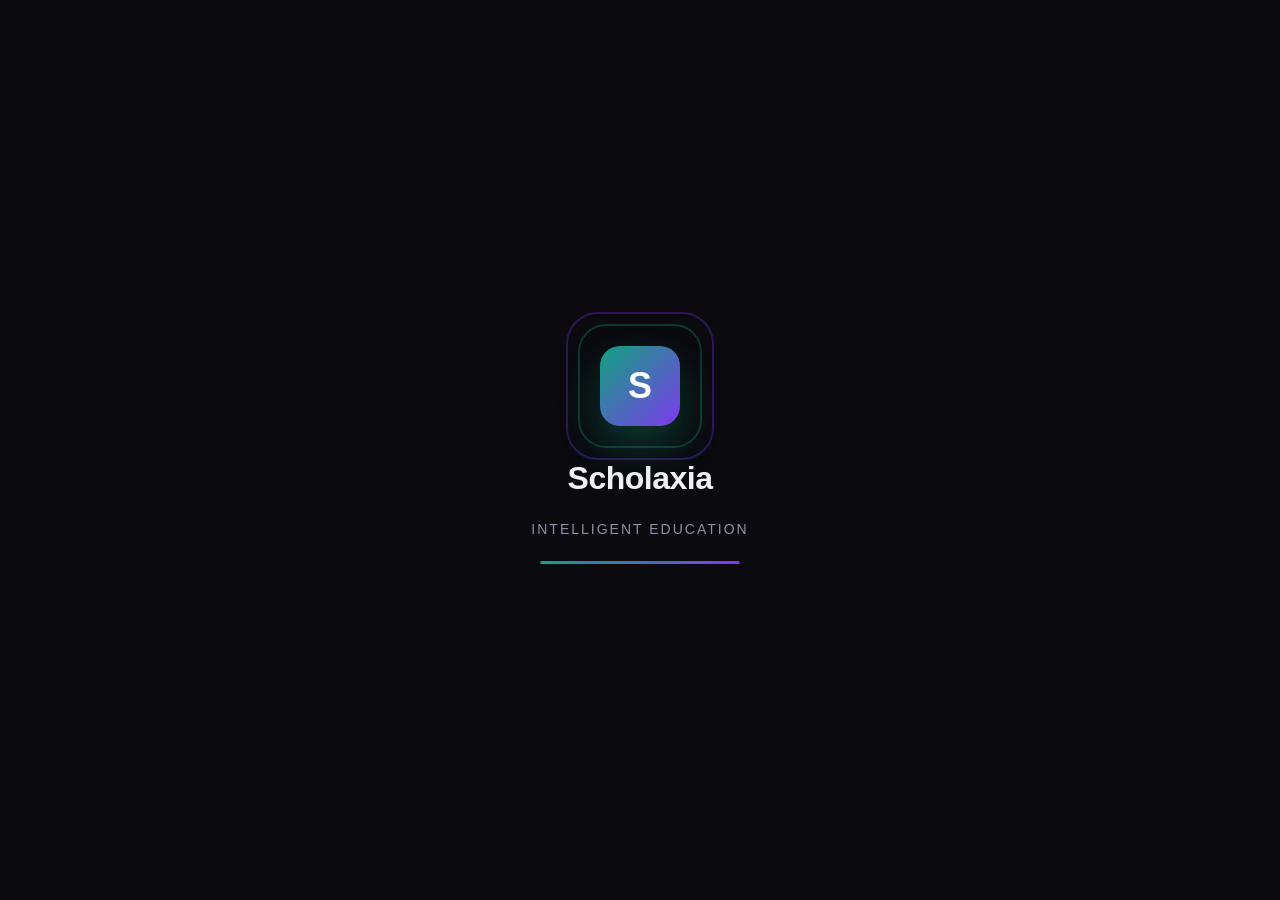
==== commit 7db00460: "Fix AI safety filter and add splash screen with onboarding - Add educational keywords to safety filt" ====
--- a/sia-web/index.html
+++ b/sia-web/index.html
@@ -2,10 +2,10 @@
 <html lang="en">
 <head>
   <meta charset="UTF-8" />
-  <meta http-equiv="refresh" content="0; url=auth.html" />
+  <meta http-equiv="refresh" content="0; url=splash.html" />
   <title>Sia — Scholaxia AI</title>
 </head>
 <body>
-  <script>window.location.href = "auth.html";</script>
+  <script>window.location.href = "splash.html";</script>
 </body>
 </html>
